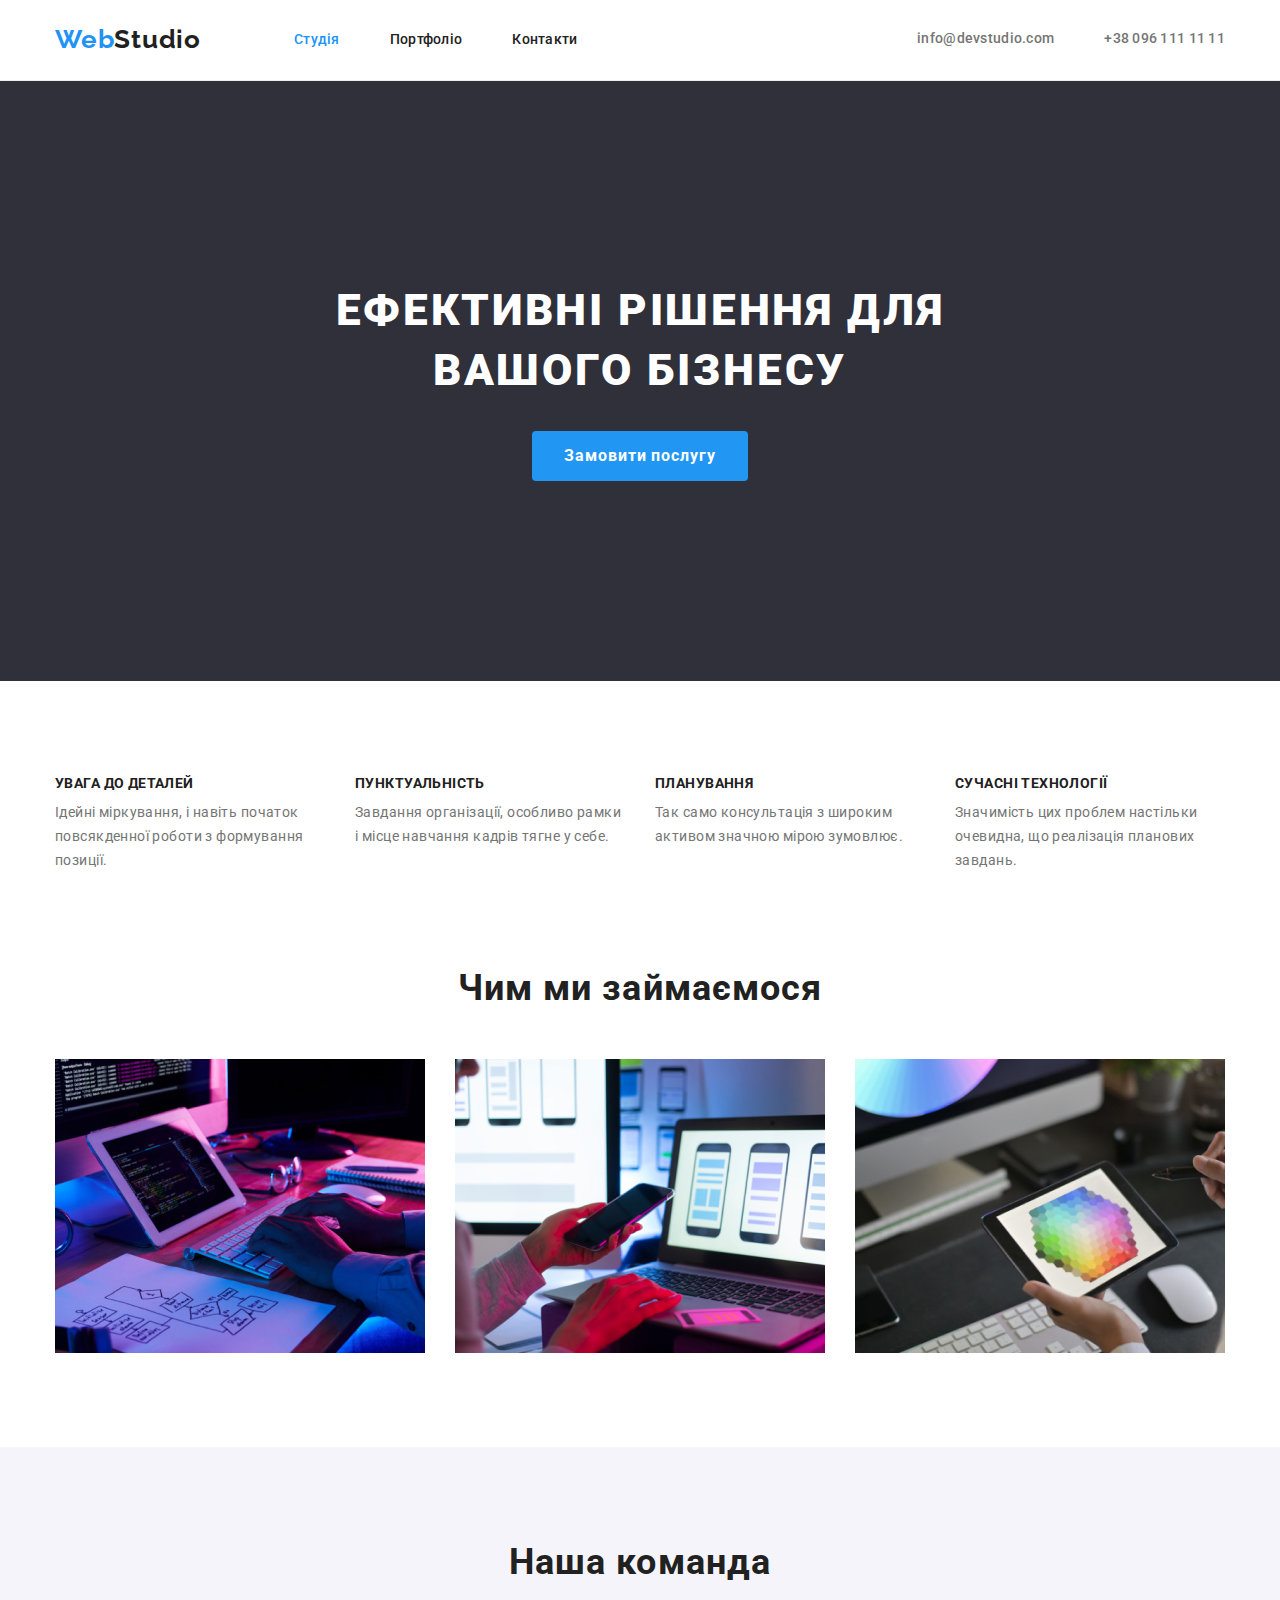
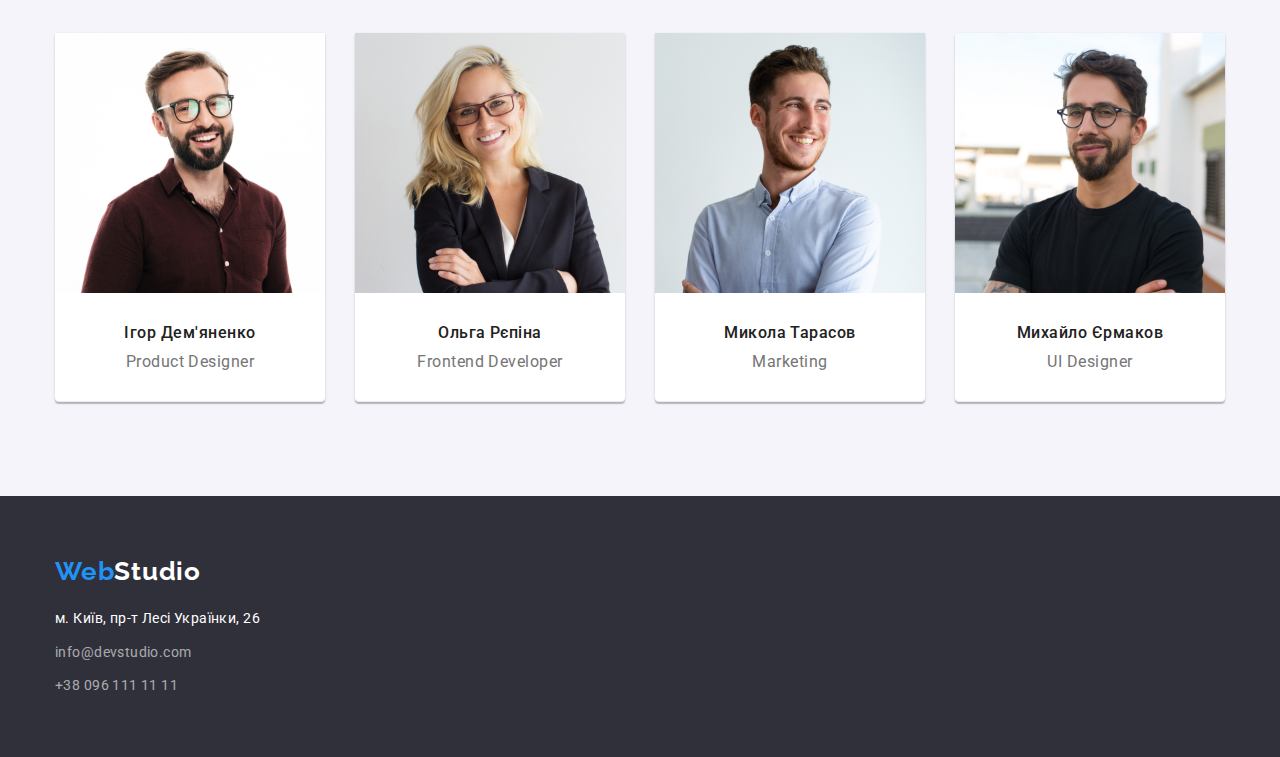
==== index.html @ 829d461a "Initial commit" ====
<!DOCTYPE html>
<html lang="uk">
  <head>
    <meta charset="UTF-8" />
    <meta http-equiv="X-UA-Compatible" content="IE=edge" />
    <meta name="viewport" content="width=device-width, initial-scale=1.0" />
    <title>WebStudio</title>
    <link href="https://fonts.googleapis.com/css2?family=Raleway:wght@700&family=Roboto:wght@400;500;700;900&display=swap" rel="stylesheet">
    <link rel="stylesheet" href="https://cdn.jsdelivr.net/npm/modern-normalize@1.1.0/modern-normalize.min.css">
    <link rel="stylesheet" href="./css/styles.css">
  </head>
  <body>
    <header class="header">
      <div class="header-container container">
      <nav class="nav-header">
        <a href="logo" class="logo">Web<span class="logo-dark">Studio</span></a>
        <ul class="nav-list list">
          <li class="header-item"><a href="index.html" class="nav-link current link">Студія</a></li>
          <li class="header-item"><a href="./portfolio.html" class="nav-link link">Портфоліо</a></li>
          <li class="header-item"><a href="#Контакти" class="nav-link link">Контакти</a></li>
        </ul>
      </nav>
      <ul class="address-list list">
        <li class="address-item">
          <a href="mailto:info@devstudio.com" class="address-link link">info@devstudio.com</a>
        </li>
        <li class="address-item"><a href="tel:+380961111111" class="address-link link">+38 096 111 11 11</a></li>
      </ul>
    </div>
    </header>
    <main>
      <section class="baner-header section">
        <div class="baner-container container">
        <h1 class="baner-text">Ефективні рішення для вашого бізнесу</h1>
        <button type="button" class="baner-button">Замовити послугу</button>
      </div>
      </section>
      <section class="features section">
        <div class="container">
        <h2 hidden>Чим ми особливі</h2>
        <ul class="features-list list">
          <li class="features-item">
            <h3 class="features-title">УВАГА ДО ДЕТАЛЕЙ</h3>
            <p class="features-text">
              Ідейні міркування, і навіть початок повсякденної роботи з
              формування позиції.
            </p>
          </li>
          <li class="features-item">
            <h3 class="features-title">ПУНКТУАЛЬНІСТЬ</h3>
            <p class="features-text">
              Завдання організації, особливо рамки і місце навчання кадрів тягне
              у себе.
            </p>
          </li>
          <li class="features-item">
            <h3 class="features-title">ПЛАНУВАННЯ</h3>
            <p class="features-text">
              Так само консультація з широким активом значною мірою зумовлює.
            </p>
          </li>
          <li class="features-item">
            <h3 class="features-title">СУЧАСНІ ТЕХНОЛОГІЇ</h3>
            <p class="features-text">
              Значимість цих проблем настільки очевидна, що реалізація планових
              завдань.
            </p>
          </li>
        </ul>
      </div>
      </section>
      <section class="examples section ">
        <div class="examples-container container">
        <h2 class="examples-title">Чим ми займаємося</h2>
        <ul class="examples-list list">
          <li class="examples-item">
            <img
              src="./images/computer.jpg"
              alt="зображення рук на клавіатурі"
              width="370"
            />
          </li>
          <li class="examples-item">
            <img
              src="./images/phone.jpg"
              alt="зображення телефоу в руках"
              width="370"
            />
          </li>
          <li class="examples-item">
            <img
              src="./images/tablet.jpg"
              alt=" зображення планшету в руках"
              width="370"
            />
          </li>
        </ul>
      </div>
      </section>
      <section class="team section">
        <div class="team-container container">
        <h2 class="team-title">Наша команда</h2>
        <ul class="team-list list">
          <li class="team-item">
            <img
              src="./images/team-product.jpg"
              alt="усміхненний чоловік в сорчці коричневого кольору"
              width="270"
            />
            <div class="team-wrapper">
            <h3 class="team-members">Ігор Дем'яненко</h3>
            <p lang="en" class="team-text">Product Designer</p>
          </div>
          </li>
          <li class="team-item">
            <img
              src="./images/team-frontend.jpg"
              alt="усміхненна блондинка у діловому костюмі"
              width="270"
            />
            <div class="team-wrapper">
            <h3 class="team-members">Ольга Рєпіна</h3>
            <p lang="en" class="team-text">Frontend Developer</p>
          </div>
          </li>
          <li class="team-item">
            <img
              src="./images/team-marketing.jpg"
              alt="усміхненний молодий чоловік у світлій сорочці"
              width="270"
            />
            <div class="team-wrapper">
            <h3 class="team-members">Микола Тарасов</h3>
            <p lang="en" class="team-text">Marketing</p>
          </div>
          </li class="team-item">
          <li class="team-item">
            <img
              src="./images/team_ui-designer.jpg"
              alt="молодий чоловік у футболці чорного кольору підморкує"
              width="270"
            />
            <div class="team-wrapper">
            <h3 class="team-members">Михайло Єрмаков</h3>
            <p lang="en" class="team-text">UI Designer</p>
          </div>
          </li>
        </ul>
      </div>
      </section>
    </main>
    <footer class="footer">
      <div class="container">
      <a href="logo" class="logo link">Web<span class="logo-light">Studio</span></a>
      <address class="address">
        <ul class="address-list-footer list">
          <li class="address-list-item"><p class="address-text">м. Київ, пр-т Лесі Українки, 26</p></li>
          <li class="address-list-item">
            <a href="mailto:info@devstudio.com" class="contacts-link link">info@devstudio.com</a>
          </li>
          <li class="address-list-item"><a href="tel:+380961111111" class="contacts-link link">+38 096 111 11 11</a></li>
        </ul>
      </address>
    </div>
    </footer>
  </body>
</html>
---- css/styles.css ----
:root {
    --color-background: #fff;
    --color-primary: #2193f6;
    --color-section: #f5f4fa;
    --color-text: #212121;
    --color-button: #2196F3;
}
body {
    font-family: 'Roboto',sans-serif;
    color:var(--color-text);
}
/* reset start*/
h1,h2,h3,h4,h5,h6,p {
    margin: 0;
}
.link {
    text-decoration: none;
}
.list {
    list-style: none;
    margin: 0;
    padding: 0;
}
/* reset and*/
.section {
    padding: 94px 0;
}
.container {
    width: 1200px;
    padding: 0 15px;
    margin: 0 auto;
}
.logo {
    color:var(--color-primary);
    font-family: 'Raleway', sans-serif;
    font-weight: 700;
    font-size: 26px;
    line-height: 1.20;
    letter-spacing: 0.03em;
    text-decoration: none;
}
.logo-light {
    color: var(--color-background);
}
.logo-dark {
    color: var(--color-text);
}
.header-container {
    display: flex;
}
.header {
    border-bottom: 1px solid #ececec;
}
.nav-header {
    display: flex;
    align-items: center;
}
.nav-list {
    display: flex;
    margin-left: 93px;
}
.nav-link {
    display: block;
    color:var(--color-text);
    font-weight: 500;
    font-size: 14px;
    line-height: 1.14;
    letter-spacing: 0.02em; 
    padding: 32px 0;
}
.header-item:not(:last-child) {
    margin-right: 50px;
    align-items: center;
}
.nav-link.current {
    color: var(--color-primary);
}
.nav-link:hover,
.nav-link:focus {
    color:var(--color-primary);
}
.address-list {
    display: flex;
    margin-left: auto;
}
.address-item:not(:last-child) {
    margin-right: 50px;
    align-items: center;
}
.address-link {
    display: block;
    color: #757575;
    font-weight: 500;
    font-size: 14px;
    line-height: 0.9;
    letter-spacing: 0.02em;
    padding: 32px 0;
}
.address-link:hover,
.address-link:focus {
    color:var(--color-primary); 
}
.baner-header {
    background-color: #2f303a;
    color: var(--color-background);
    padding: 200px 0;
}
.baner-text {
    color:var(--color-background);
    font-weight: 900;
    font-size: 44px;
    line-height: 1.36;
    text-align: center;
    letter-spacing: 0.06em;
    text-transform: uppercase;
    width: 696px;
    margin: 0 auto;
    margin-bottom: 30px;
}   
.baner-button {
    display: block;
    margin: 0 auto;
    width: 216px;
    min-height: 50px;
    color: #fff;
    background-color: var(--color-button);
    font-family: inherit;
    border-radius: 4px;
    border: none;
    font-weight: 700;
    font-size: 16px;
    line-height: 1.88;
    letter-spacing: 0.06em;
    cursor: pointer;
}
.fetures-container {
    display: flex;
}
.features-list {
    display: flex;
}
.features-item {
    width: 270px;
    margin-right: 30px;
}
.features-item:last-child {
    margin-right: 0;
}
.features-title {
    font-weight: 700;
    font-size: 14px;
    line-height: 1.15;
    letter-spacing: 0.03em;
    text-transform: uppercase;
    margin-bottom: 10px;
}
.features-text {
    font-weight: 400;
    font-size: 14px;
    color: #757575;
    line-height: 1.71;
    letter-spacing: 0.03em;
}
.examples {
    padding-top: 0;
}
.examples-container {
    display: flexbox;
}
.examples-title {
    text-align: center;
    font-size: 36px;
    line-height: 1.17;
    letter-spacing: 0.03em;
    margin-bottom: 50px;
}
.examples-item {
    width: 370px;
    margin-right: 30px;
    margin-left: 0;
}
.examples-item:last-child {
    margin-right: 0;
}
.examples-list {
    display: flex;
}
.container-team {
    display: flex;
}
.team {
    background-color:var(--color-section);
}
.team-title {
    display: flex;
    justify-content: center;
    font-size: 36px;
    line-height: 1.17;
    letter-spacing: 0.03em;
    margin-bottom: 50px;
}
.team-list {
    display: flex;
    flex-wrap: wrap;
    margin-right: -30px;
    margin-bottom: -30px;
}
.team-item {
    margin-right: 30px;
    margin-bottom: 30px;
    background-color: var(--color-background);
    border-bottom: 1px solid #ececec;
    box-shadow: 0px 1px 3px rgba(0, 0, 0, 0.12), 0px 1px 1px rgba(0, 0, 0, 0.014), 0px 2px 1px rgba(0, 0, 0, 0.2);
    border-radius: 0px 0px 4px 4px;
}
img {
    display: block;
}
.team-members {
    margin-bottom: 10px;
    font-weight: 500;
    font-size: 16px;
    line-height: 1.19;
    text-align: center;
    letter-spacing: 0.03em;
}
.team-text { 
    font-size: 16px;
    line-height: 1.19;
    color: #757575;
    text-align: center;
    letter-spacing: 0.03em;
}
.team-wrapper {
    padding: 30px 0;
}
.footer {
    background-color: #2f303a;
    padding: 60px 0;
    
}
.address {
    font-style: normal;
    margin-top: 20px;

}
.address-list-item:not(:last-child) {
    margin-bottom: 9px;
}
.address-text {
    font-size: 14px;
    line-height: 1.71;
    letter-spacing: 0.03em;
    color: #fff;
}
.contacts-link {
    font-size: 14px;
    line-height: 1.72;
    letter-spacing: 0.03em;
    color:rgba(255, 255, 255, 0.6);
}
.contacts-link:hover, 
.contacts-link:focus {
    color:var(--color-primary);
}
.filters-list {
    display: flex; 
    justify-content: center;
    margin-bottom: 50px;
    gap: 8px;
} 
.filters-button {
    padding: 6px 22px;
    font-weight: 500;
    font-size: 16px; 
    line-height: 1.63;
    text-align: center;
    letter-spacing: 0.03em; 
    background: #f5f4fa;
    border-radius: 4px;
    border: none;
    cursor: pointer;
}
.filters-item {
}
.filters-item:last-child {
    margin-right: 0;
}
.filters-button:hover,
.filters-button:focus {
    color: #FFFFFF;
    background-color: #2196F3;
    box-shadow: 0px 3px 1px rgba(0, 0, 0, 0.1), 0px 1px 2px rgba(0, 0, 0, 0.08), 0px 2px 2px rgba(0, 0, 0, 0.12);
    border-radius: 4px;
}
.project-list {
    display: flex;
    flex-wrap: wrap;
    margin-right: -30px;
    margin-bottom: -30px;
}
.project-wrapper {
    border: 1px solid #eeeeee;
    border-top: none;
    padding: 20px 24px;
}
img {
    display: block;
}
.project-item {
    margin-right: 30px;
    margin-bottom: 30px;
    width: 370px;
}
.project-item:ntn-child(3n) {
    margin-right: 0;
}
.project-item:ntn-last-child(-n+3) {
    margin-bottom: 0;
}
.project-title {
    color:var(--color-text);
    font-size: 18px;
    line-height: 2.0;
    letter-spacing: 0.06em;
    margin-bottom: 4px;

}
.project-text {
    color: #757575;
    font-weight: 400;
    font-size: 16px ;
    line-height: 1.9;
    letter-spacing: 0.03em;
}
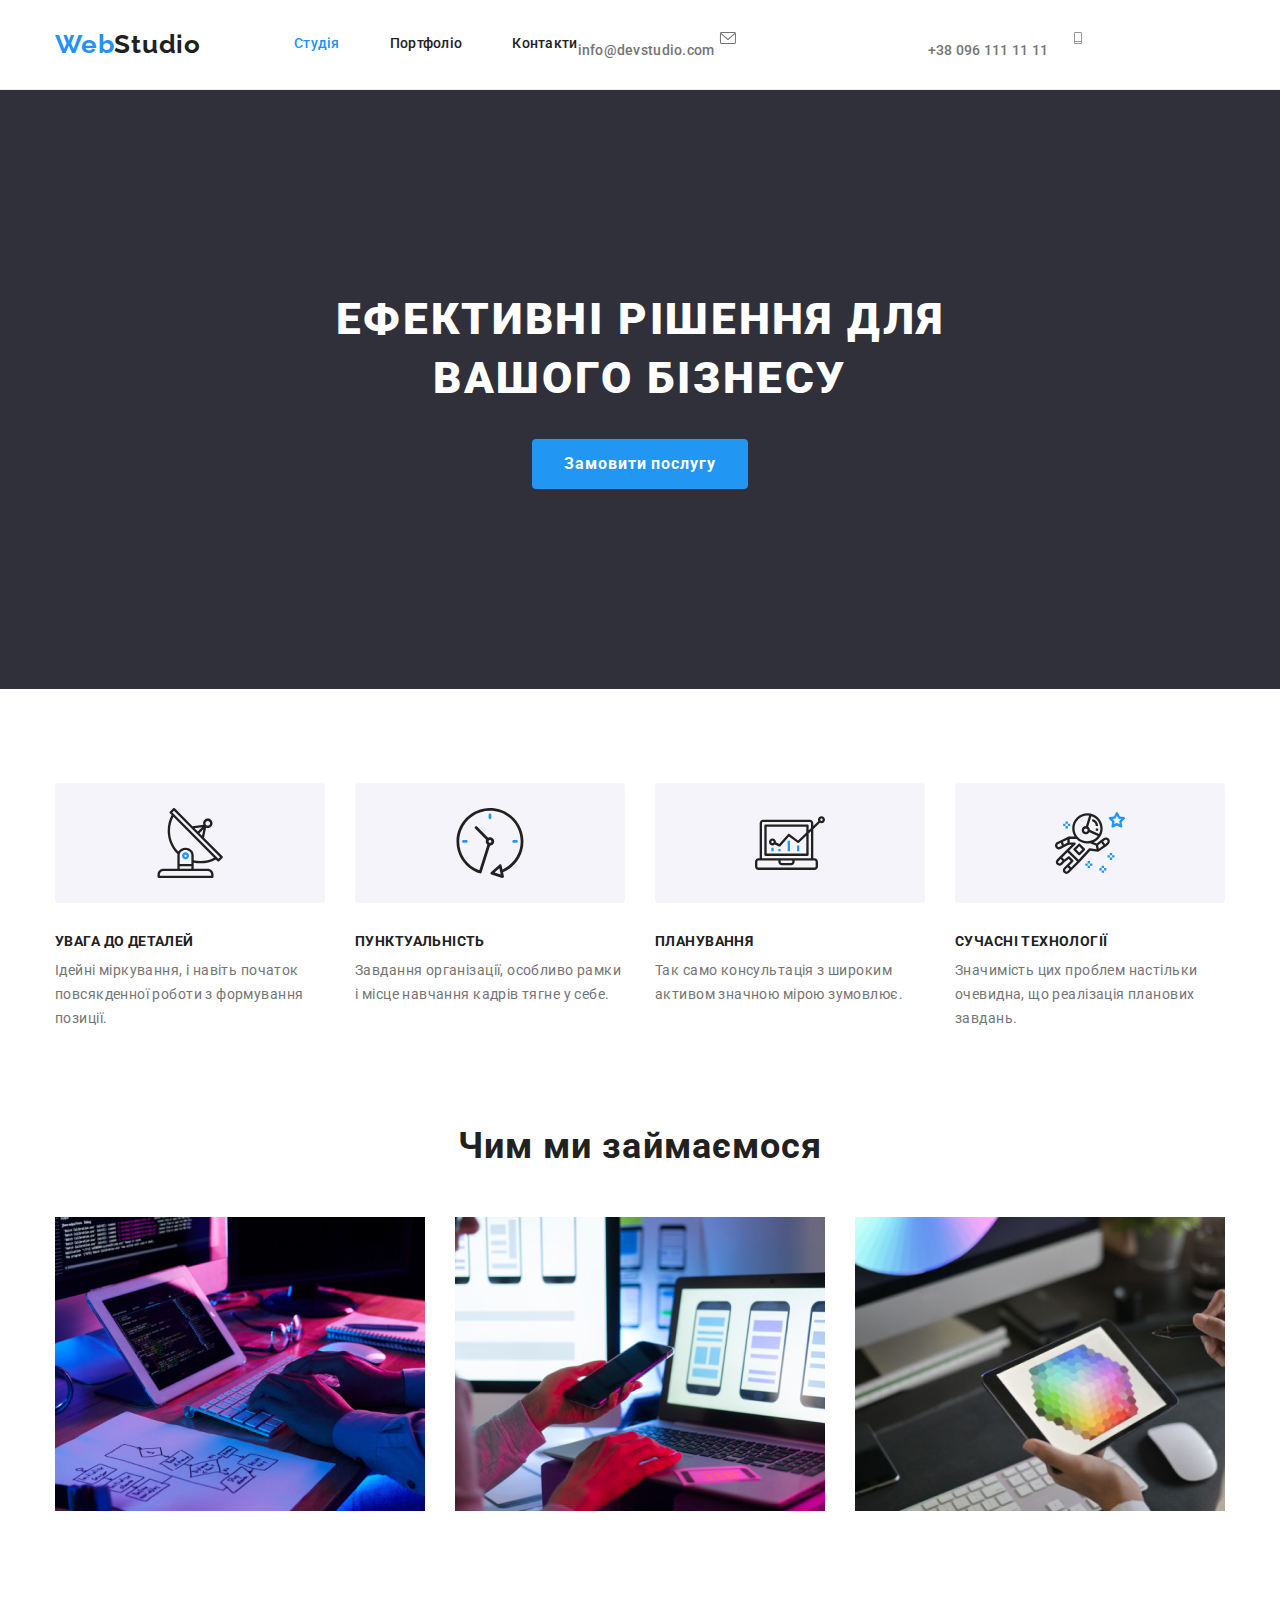
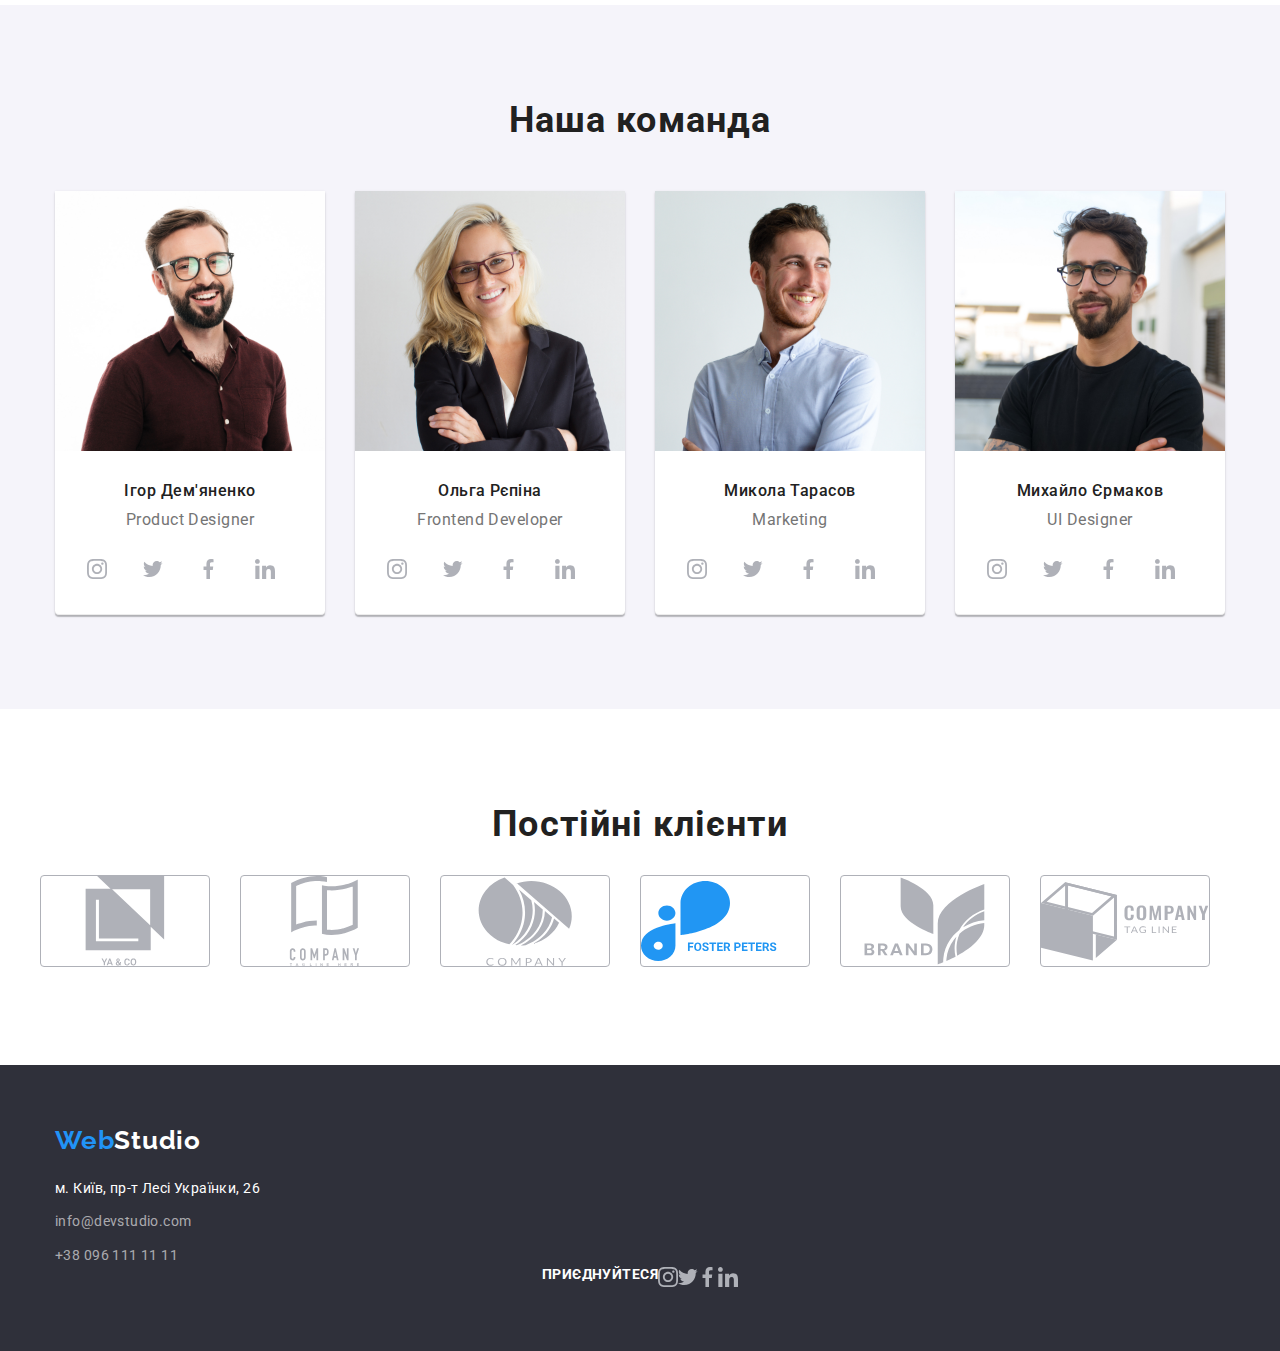
==== commit 87c5ace4: "added svg" ====
--- a/index.html
+++ b/index.html
@@ -22,9 +22,10 @@
       </nav>
       <ul class="address-list list">
         <li class="address-item">
-          <a href="mailto:info@devstudio.com" class="address-link link">info@devstudio.com</a>
+          <a href="mailto:info@devstudio.com" class="address-link link"><svg class="address-icon" widht="16" height="12"><use href="./images/symbol-defs.svg#icon-mail"></use></svg>info@devstudio.com</a>
         </li>
-        <li class="address-item"><a href="tel:+380961111111" class="address-link link">+38 096 111 11 11</a></li>
+        <li class="address-item">
+          <a href="tel:+380961111111" class="address-link link"><svg class="address-icon" widht="16" height="12"><use href="./images/symbol-defs.svg#icon-phone"></use></svg>+38 096 111 11 11</a></li>
       </ul>
     </div>
     </header>
@@ -40,6 +41,7 @@
         <h2 hidden>Чим ми особливі</h2>
         <ul class="features-list list">
           <li class="features-item">
+        <svg class="features-icon" widht="65.32" height="70"><use href="./images/symbol-defs.svg#icon-group"></use></svg>
             <h3 class="features-title">УВАГА ДО ДЕТАЛЕЙ</h3>
             <p class="features-text">
               Ідейні міркування, і навіть початок повсякденної роботи з
@@ -47,6 +49,7 @@
             </p>
           </li>
           <li class="features-item">
+            <svg class="features-icon" widht="65.32" height="70"><use href="./images/symbol-defs.svg#icon-clock"></use></svg>
             <h3 class="features-title">ПУНКТУАЛЬНІСТЬ</h3>
             <p class="features-text">
               Завдання організації, особливо рамки і місце навчання кадрів тягне
@@ -54,12 +57,14 @@
             </p>
           </li>
           <li class="features-item">
+            <svg class="features-icon" widht="65.32" height="70"><use href="./images/symbol-defs.svg#icon-diagram"></use></svg>
             <h3 class="features-title">ПЛАНУВАННЯ</h3>
             <p class="features-text">
               Так само консультація з широким активом значною мірою зумовлює.
             </p>
           </li>
           <li class="features-item">
+            <svg class="features-icon" widht="65.32" height="70"><use href="./images/symbol-defs.svg#icon-astronaut"></use></svg>
             <h3 class="features-title">СУЧАСНІ ТЕХНОЛОГІЇ</h3>
             <p class="features-text">
               Значимість цих проблем настільки очевидна, що реалізація планових
@@ -110,6 +115,10 @@
             <div class="team-wrapper">
             <h3 class="team-members">Ігор Дем'яненко</h3>
             <p lang="en" class="team-text">Product Designer</p>
+            <svg class="team-icon" width="20" height="20"><use href="./images/symbol-defs.svg#icon-instagram"></use></svg>
+            <svg class="team-icon" width="20" height="20"><use href="./images/symbol-defs.svg#icon-twetter"></use></svg>
+            <svg class="team-icon" width="20" height="20"><use href="./images/symbol-defs.svg#icon-facebook"></use></svg>
+            <svg class="team-icon" width="20" height="20"><use href="./images/symbol-defs.svg#icon-linkedin"></use></svg>
           </div>
           </li>
           <li class="team-item">
@@ -121,6 +130,10 @@
             <div class="team-wrapper">
             <h3 class="team-members">Ольга Рєпіна</h3>
             <p lang="en" class="team-text">Frontend Developer</p>
+            <svg class="team-icon" width="20" height="20"><use href="./images/symbol-defs.svg#icon-instagram"></use></svg>
+            <svg class="team-icon" width="20" height="20"><use href="./images/symbol-defs.svg#icon-twetter"></use></svg>
+            <svg class="team-icon" width="20" height="20"><use href="./images/symbol-defs.svg#icon-facebook"></use></svg>
+            <svg class="team-icon" width="20" height="20"><use href="./images/symbol-defs.svg#icon-linkedin"></use></svg>
           </div>
           </li>
           <li class="team-item">
@@ -132,6 +145,10 @@
             <div class="team-wrapper">
             <h3 class="team-members">Микола Тарасов</h3>
             <p lang="en" class="team-text">Marketing</p>
+            <svg class="team-icon" width="20" height="20"><use href="./images/symbol-defs.svg#icon-instagram"></use></svg>
+            <svg class="team-icon" width="20" height="20"><use href="./images/symbol-defs.svg#icon-twetter"></use></svg>
+            <svg class="team-icon" width="20" height="20"><use href="./images/symbol-defs.svg#icon-facebook"></use></svg>
+            <svg class="team-icon" width="20" height="20"><use href="./images/symbol-defs.svg#icon-linkedin"></use></svg>
           </div>
           </li class="team-item">
           <li class="team-item">
@@ -143,9 +160,26 @@
             <div class="team-wrapper">
             <h3 class="team-members">Михайло Єрмаков</h3>
             <p lang="en" class="team-text">UI Designer</p>
-          </div>
-          </li>
-        </ul>
+            <svg class="team-icon" width="20" height="20"><use href="./images/symbol-defs.svg#icon-instagram"></use></svg>
+            <svg class="team-icon" width="20" height="20"><use href="./images/symbol-defs.svg#icon-twetter"></use></svg>
+            <svg class="team-icon" width="20" height="20"><use href="./images/symbol-defs.svg#icon-facebook"></use></svg>
+            <svg class="team-icon" width="20" height="20"><use href="./images/symbol-defs.svg#icon-linkedin"></use></svg>
+          </div>
+          </li>
+        </ul>
+      </div>
+      </section>
+      <section>
+        <div class="customers">
+        <h2 class="customers-title">Постійні клієнти</h2>
+        <ul class="customers-list list">
+        <li class="customer-item"><svg class="customers-icon" width="170" height="92"><use href="./images/symbol-defs.svg#icon-ya-co"></use></svg></li>
+        <li class="customer-item"><svg class="customers-icon" width="170" height="92"><use href="./images/symbol-defs.svg#icon-company-tagline"></use></svg></li>
+        <li class="customer-item"><svg class="customers-icon" width="170" height="92"><use href="./images/symbol-defs.svg#icon-company"></use></svg></li>
+        <li class="customer-item"><svg class="customers-icon" width="170" height="92"><use href="./images/symbol-defs.svg#icon-foster-peters"></use></svg></li>
+        <li class="customer-item"><svg class="customers-icon" width="170" height="92"><use href="./images/symbol-defs.svg#icon-brand"></use></svg></li>
+        <li class="customer-item"><svg class="customers-icon" width="170" height="92"><use href="./images/symbol-defs.svg#icon-tag-line"></use></svg></li>
+      </ul>
       </div>
       </section>
     </main>
@@ -160,6 +194,15 @@
           </li>
           <li class="address-list-item"><a href="tel:+380961111111" class="contacts-link link">+38 096 111 11 11</a></li>
         </ul>
+        <div class="footer-link">
+        <h4 class="footer-text">Приєднуйтеся</h4>
+        <ul class="footer-icon-list list">
+          <li><svg class="footer-icon" width="20" height="20"><use href="./images/symbol-defs.svg#icon-instagram"></use></svg>
+          <li><svg class="footer-icon" width="20" height="20"><use href="./images/symbol-defs.svg#icon-twetter"></use></svg></li>
+          <li><svg class="footer-icon" width="20" height="20"><use href="./images/symbol-defs.svg#icon-facebook"></use></svg></li>
+          <li><svg class="footer-icon" width="20" height="20"><use href="./images/symbol-defs.svg#icon-linkedin"></use></svg></li></li>
+        </ul>
+      </div>
       </address>
     </div>
     </footer>
--- a/css/styles.css
+++ b/css/styles.css
@@ -100,11 +100,82 @@
 .address-link:focus {
     color:var(--color-primary); 
 }
+.address-icon {
+    display: flex;
+    fill: #757575;
+}
+.features-icon {
+    display: flex;
+    width: 270px;
+    height: 120px;
+    padding-top: 25px;
+    padding-bottom: 25px;
+    margin-bottom: 30px;
+    margin-right: 30px;
+    background-color: var(--color-section); 
+    border-radius: 4px;
+}
+.team-icon {
+    display: inline;
+    margin-top: 30px;
+    margin-left: 32px;
+    background-color: #FFFFFF;
+    fill: #afb1b8;
+}
+.team-icon:hover {
+    fill:var(--color-button);
+}
+
+.customers {
+    padding-top: 0;
+}
+.customers-title {
+    padding-top: 0;
+    text-align: center;
+    margin-top: 94px;
+    font-family: 'Roboto';
+    font-weight: 700;
+    font-size: 36px;
+    letter-spacing: 0.03em;
+    line-height: 1.17;
+}
+.customers-icon {
+    display: ;
+    margin-top: 30px;
+    margin-right: 30px;
+    margin-bottom: 94px;
+    border: 1px solid #afb1b8;
+    border-radius: 4px;
+}
+.customers-list {
+    display: flex;
+    justify-content: center;
+}
+.footer-link {
+    display: flex;
+    justify-content: center;
+    margin: 0;
+}
+.footer-text {
+    color: #FFFFFF;
+    text-align: center;
+    font-family: 'Roboto';
+    font-weight: 700;
+    font-size: 14px;
+    letter-spacing: 0.03em;
+    line-height: 1.12;
+    text-transform: uppercase;
+}
+.footer-icon-list {
+display: flex;
+
+}
 .baner-header {
     background-color: #2f303a;
     color: var(--color-background);
     padding: 200px 0;
 }
+
 .baner-text {
     color:var(--color-background);
     font-weight: 900;
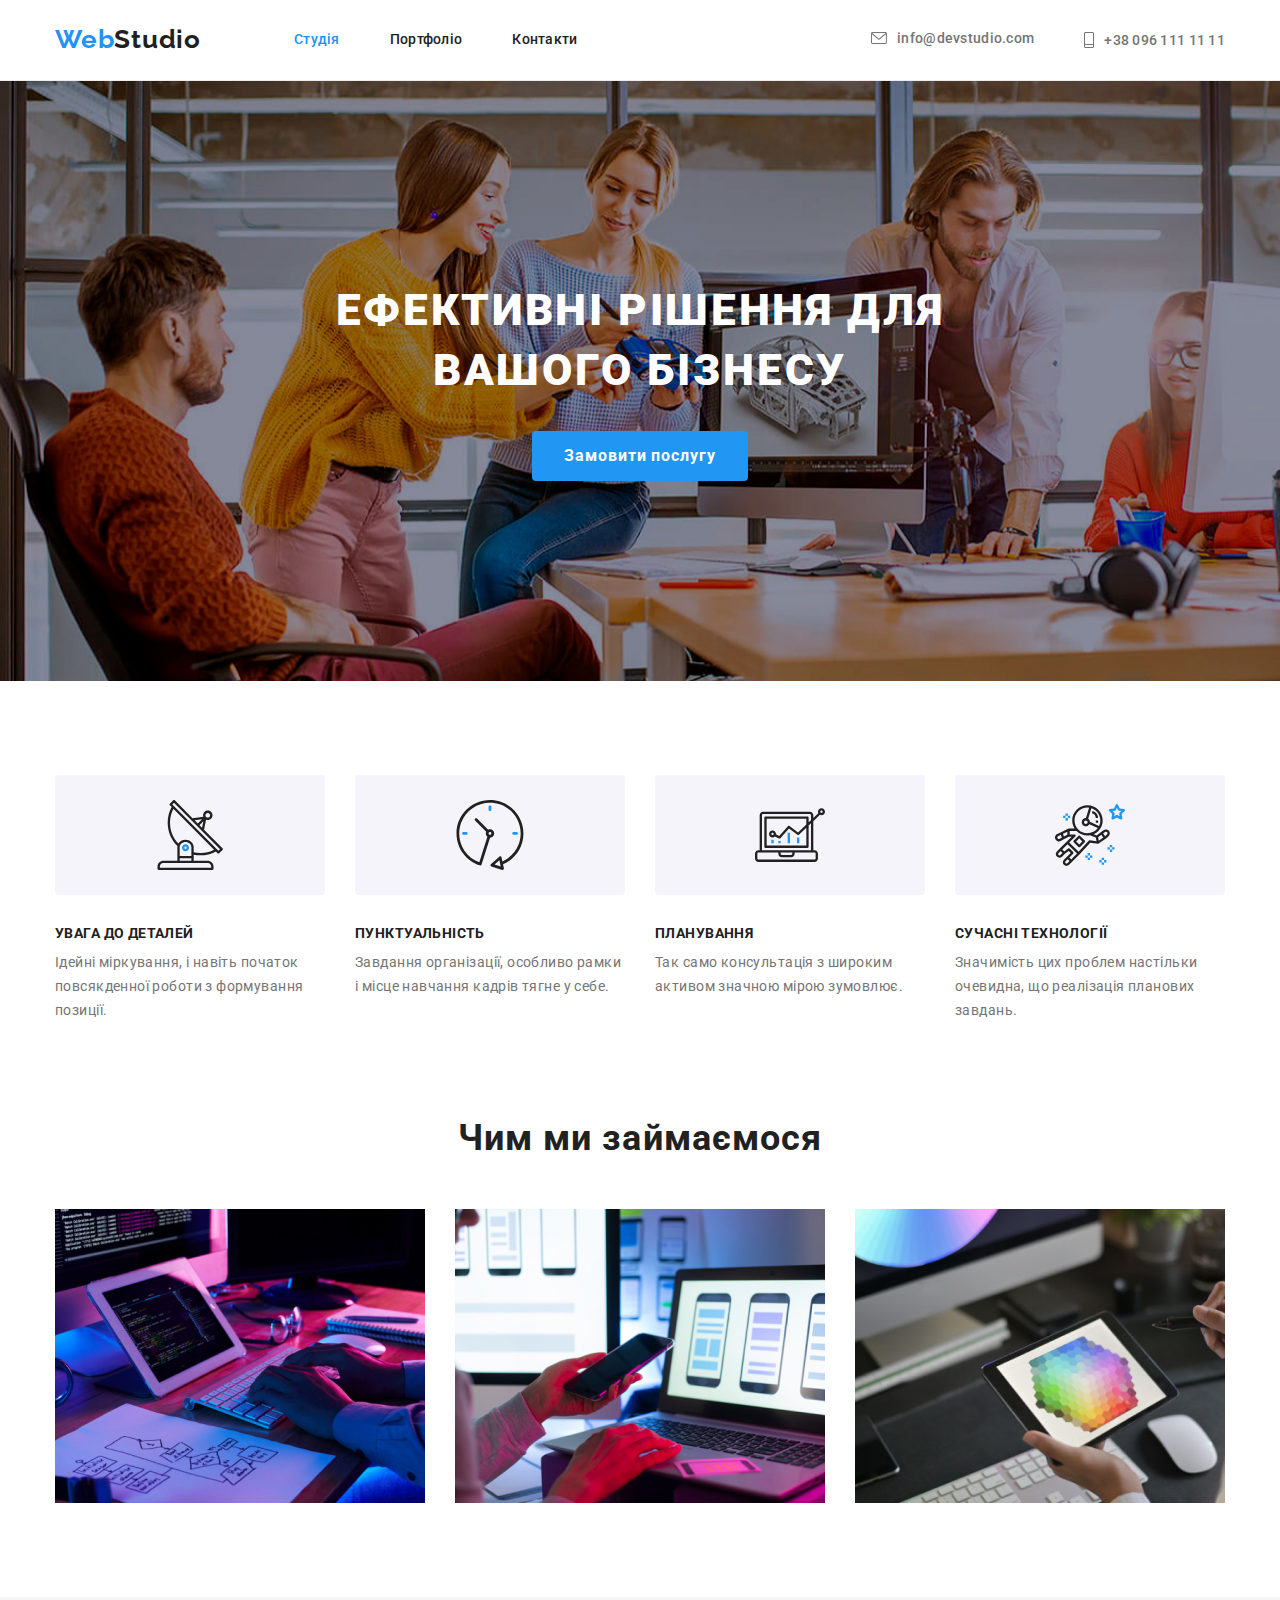
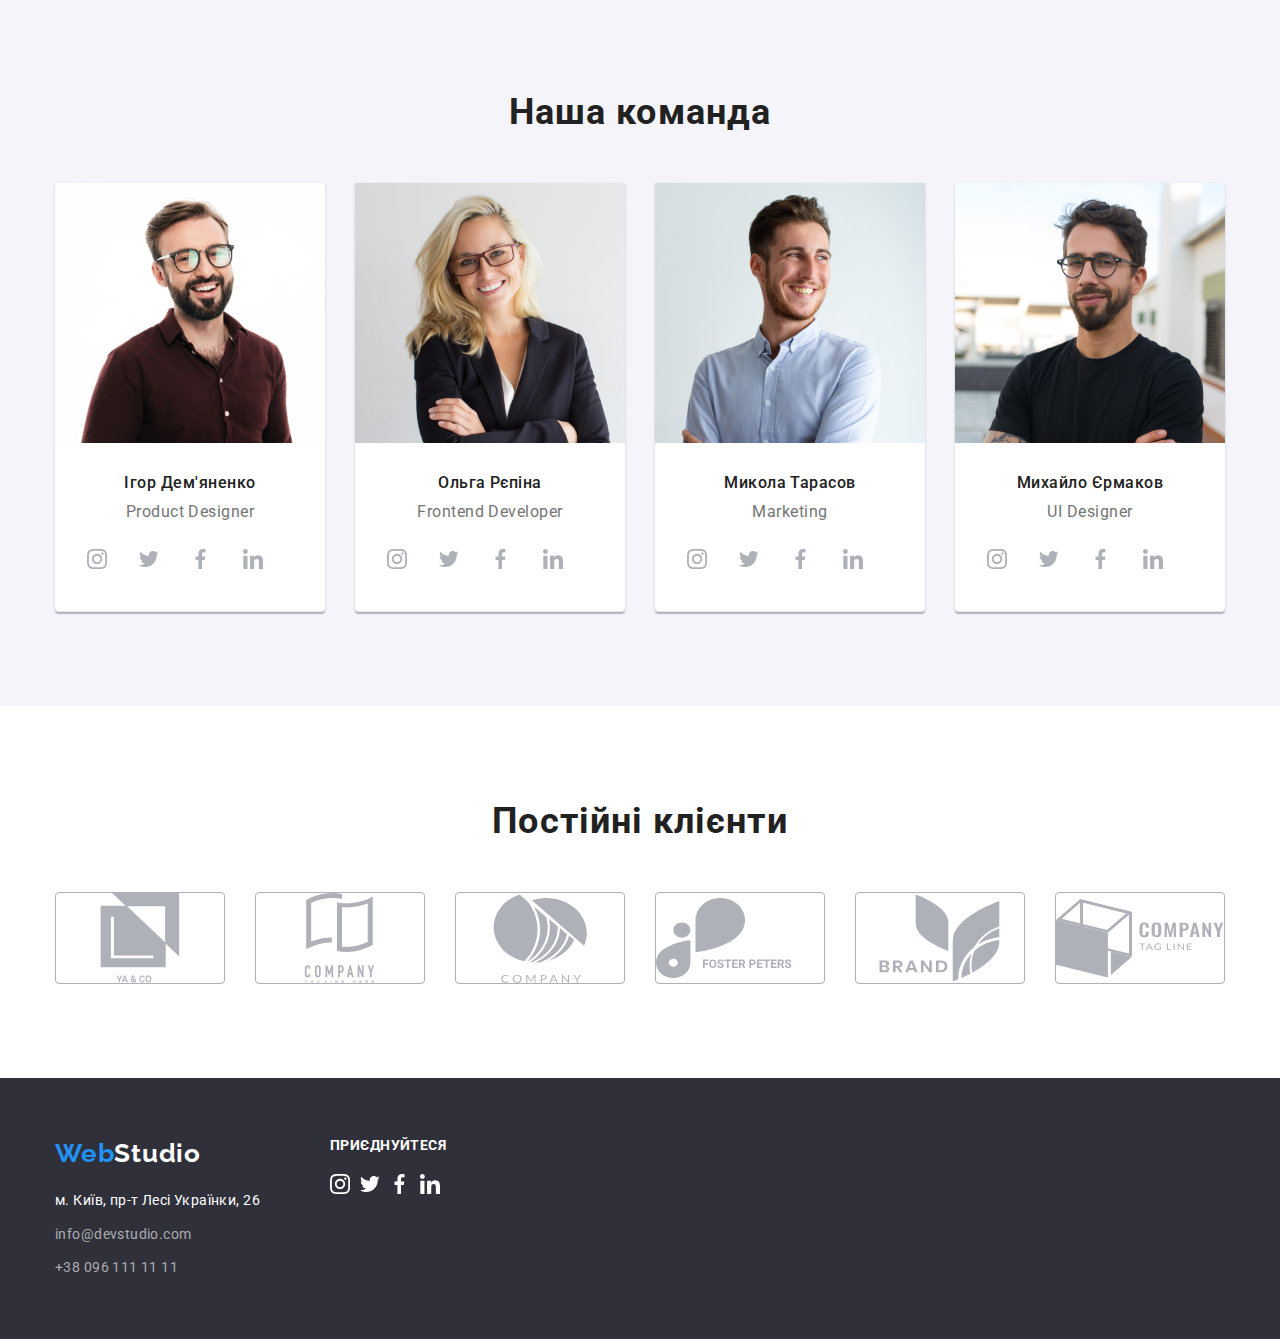
==== commit ee59496a: "added background and correct size for svg" ====
--- a/index.html
+++ b/index.html
@@ -22,10 +22,10 @@
       </nav>
       <ul class="address-list list">
         <li class="address-item">
-          <a href="mailto:info@devstudio.com" class="address-link link"><svg class="address-icon" widht="16" height="12"><use href="./images/symbol-defs.svg#icon-mail"></use></svg>info@devstudio.com</a>
+          <a href="mailto:info@devstudio.com" class="address-link link"><svg class="address-icon" width="16" height="12"><use href="./images/icons.svg#icon-mail"></use></svg>info@devstudio.com</a>
         </li>
         <li class="address-item">
-          <a href="tel:+380961111111" class="address-link link"><svg class="address-icon" widht="16" height="12"><use href="./images/symbol-defs.svg#icon-phone"></use></svg>+38 096 111 11 11</a></li>
+          <a href="tel:+380961111111" class="address-link link"><svg class="address-icon" width="10" height="16"><use href="./images/icons.svg#icon-phone"></use></svg>+38 096 111 11 11</a></li>
       </ul>
     </div>
     </header>
@@ -41,7 +41,9 @@
         <h2 hidden>Чим ми особливі</h2>
         <ul class="features-list list">
           <li class="features-item">
-        <svg class="features-icon" widht="65.32" height="70"><use href="./images/symbol-defs.svg#icon-group"></use></svg>
+            <div class="features-wrapper">
+        <svg class="features-icon" width="70" height="70"><use href="./images/icons.svg#icon-group"></use></svg>
+      </div>
             <h3 class="features-title">УВАГА ДО ДЕТАЛЕЙ</h3>
             <p class="features-text">
               Ідейні міркування, і навіть початок повсякденної роботи з
@@ -49,7 +51,9 @@
             </p>
           </li>
           <li class="features-item">
-            <svg class="features-icon" widht="65.32" height="70"><use href="./images/symbol-defs.svg#icon-clock"></use></svg>
+            <div class="features-wrapper">
+            <svg class="features-icon" width="70" height="70"><use href="./images/icons.svg#icon-clock"></use></svg>
+          </div>
             <h3 class="features-title">ПУНКТУАЛЬНІСТЬ</h3>
             <p class="features-text">
               Завдання організації, особливо рамки і місце навчання кадрів тягне
@@ -57,14 +61,18 @@
             </p>
           </li>
           <li class="features-item">
-            <svg class="features-icon" widht="65.32" height="70"><use href="./images/symbol-defs.svg#icon-diagram"></use></svg>
+            <div class="features-wrapper">
+            <svg class="features-icon" width="70" height="70"><use href="./images/icons.svg#icon-diagram"></use></svg>
+          </div>
             <h3 class="features-title">ПЛАНУВАННЯ</h3>
             <p class="features-text">
               Так само консультація з широким активом значною мірою зумовлює.
             </p>
           </li>
           <li class="features-item">
-            <svg class="features-icon" widht="65.32" height="70"><use href="./images/symbol-defs.svg#icon-astronaut"></use></svg>
+            <div class="features-wrapper">
+            <svg class="features-icon" width="70" height="70"><use href="./images/icons.svg#icon-astronaut"></use></svg>
+            </div>
             <h3 class="features-title">СУЧАСНІ ТЕХНОЛОГІЇ</h3>
             <p class="features-text">
               Значимість цих проблем настільки очевидна, що реалізація планових
@@ -112,13 +120,15 @@
               alt="усміхненний чоловік в сорчці коричневого кольору"
               width="270"
             />
-            <div class="team-wrapper">
+            <div>
             <h3 class="team-members">Ігор Дем'яненко</h3>
             <p lang="en" class="team-text">Product Designer</p>
-            <svg class="team-icon" width="20" height="20"><use href="./images/symbol-defs.svg#icon-instagram"></use></svg>
-            <svg class="team-icon" width="20" height="20"><use href="./images/symbol-defs.svg#icon-twetter"></use></svg>
-            <svg class="team-icon" width="20" height="20"><use href="./images/symbol-defs.svg#icon-facebook"></use></svg>
-            <svg class="team-icon" width="20" height="20"><use href="./images/symbol-defs.svg#icon-linkedin"></use></svg>
+            <ul class="team-wrapper list">
+              <li><a href="#instagram"><svg class="team-icon" width="20" height="20"><use href="./images/icons.svg#icon-instagram"></use></svg></a></li>
+              <li><a href="#twetter"><svg class="team-icon" width="20" height="20"><use href="./images/icons.svg#icon-twetter"></use></svg></a></li>
+              <li><a href="#facebook"><svg class="team-icon" width="20" height="20"><use href="./images/icons.svg#icon-facebook"></use></svg></a></li>
+              <li><a href="#linkedin"><svg class="team-icon" width="20" height="20"><use href="./images/icons.svg#icon-linkedin"></use></svg></a></li>
+            </ul> 
           </div>
           </li>
           <li class="team-item">
@@ -127,13 +137,15 @@
               alt="усміхненна блондинка у діловому костюмі"
               width="270"
             />
-            <div class="team-wrapper">
+            <div>
             <h3 class="team-members">Ольга Рєпіна</h3>
             <p lang="en" class="team-text">Frontend Developer</p>
-            <svg class="team-icon" width="20" height="20"><use href="./images/symbol-defs.svg#icon-instagram"></use></svg>
-            <svg class="team-icon" width="20" height="20"><use href="./images/symbol-defs.svg#icon-twetter"></use></svg>
-            <svg class="team-icon" width="20" height="20"><use href="./images/symbol-defs.svg#icon-facebook"></use></svg>
-            <svg class="team-icon" width="20" height="20"><use href="./images/symbol-defs.svg#icon-linkedin"></use></svg>
+            <ul class="team-wrapper list">
+              <li><a href="#instagram"><svg class="team-icon" width="20" height="20"><use href="./images/icons.svg#icon-instagram"></use></svg></a></li>
+              <li><a href="#twetter"><svg class="team-icon" width="20" height="20"><use href="./images/icons.svg#icon-twetter"></use></svg></a></li>
+              <li><a href="#facebook"><svg class="team-icon" width="20" height="20"><use href="./images/icons.svg#icon-facebook"></use></svg></a></li>
+              <li><a href="#linkedin"><svg class="team-icon" width="20" height="20"><use href="./images/icons.svg#icon-linkedin"></use></svg></a></li>
+            </ul> 
           </div>
           </li>
           <li class="team-item">
@@ -142,49 +154,54 @@
               alt="усміхненний молодий чоловік у світлій сорочці"
               width="270"
             />
-            <div class="team-wrapper">
+            <div>
             <h3 class="team-members">Микола Тарасов</h3>
             <p lang="en" class="team-text">Marketing</p>
-            <svg class="team-icon" width="20" height="20"><use href="./images/symbol-defs.svg#icon-instagram"></use></svg>
-            <svg class="team-icon" width="20" height="20"><use href="./images/symbol-defs.svg#icon-twetter"></use></svg>
-            <svg class="team-icon" width="20" height="20"><use href="./images/symbol-defs.svg#icon-facebook"></use></svg>
-            <svg class="team-icon" width="20" height="20"><use href="./images/symbol-defs.svg#icon-linkedin"></use></svg>
-          </div>
-          </li class="team-item">
+            <ul class="team-wrapper list">
+              <li><a href="#instagram"><svg class="team-icon" width="20" height="20"><use href="./images/icons.svg#icon-instagram"></use></svg></a></li>
+              <li><a href="#twetter"><svg class="team-icon" width="20" height="20"><use href="./images/icons.svg#icon-twetter"></use></svg></a></li>
+              <li><a href="#facebook"><svg class="team-icon" width="20" height="20"><use href="./images/icons.svg#icon-facebook"></use></svg></a></li>
+              <li><a href="#linkedin"><svg class="team-icon" width="20" height="20"><use href="./images/icons.svg#icon-linkedin"></use></svg></a></li>
+            </ul> 
+          </div>
+          </li>
           <li class="team-item">
             <img
               src="./images/team_ui-designer.jpg"
               alt="молодий чоловік у футболці чорного кольору підморкує"
               width="270"
             />
-            <div class="team-wrapper">
+            <div>
             <h3 class="team-members">Михайло Єрмаков</h3>
             <p lang="en" class="team-text">UI Designer</p>
-            <svg class="team-icon" width="20" height="20"><use href="./images/symbol-defs.svg#icon-instagram"></use></svg>
-            <svg class="team-icon" width="20" height="20"><use href="./images/symbol-defs.svg#icon-twetter"></use></svg>
-            <svg class="team-icon" width="20" height="20"><use href="./images/symbol-defs.svg#icon-facebook"></use></svg>
-            <svg class="team-icon" width="20" height="20"><use href="./images/symbol-defs.svg#icon-linkedin"></use></svg>
-          </div>
-          </li>
-        </ul>
-      </div>
-      </section>
-      <section>
-        <div class="customers">
+            <ul class="team-wrapper list">
+              <li><a href="#instagram"><svg class="team-icon" width="20" height="20"><use href="./images/icons.svg#icon-instagram"></use></svg></a></li>
+              <li><a href="#twetter"><svg class="team-icon" width="20" height="20"><use href="./images/icons.svg#icon-twetter"></use></svg></a></li>
+              <li><a href="#facebook"><svg class="team-icon" width="20" height="20"><use href="./images/icons.svg#icon-facebook"></use></svg></a></li>
+              <li><a href="#linkedin"><svg class="team-icon" width="20" height="20"><use href="./images/icons.svg#icon-linkedin"></use></svg></a></li>
+            </ul> 
+          </div>
+          </li>
+        </ul>
+      </div>
+      </section>
+      <section class="customers section">
+        <div class="container">
         <h2 class="customers-title">Постійні клієнти</h2>
         <ul class="customers-list list">
-        <li class="customer-item"><svg class="customers-icon" width="170" height="92"><use href="./images/symbol-defs.svg#icon-ya-co"></use></svg></li>
-        <li class="customer-item"><svg class="customers-icon" width="170" height="92"><use href="./images/symbol-defs.svg#icon-company-tagline"></use></svg></li>
-        <li class="customer-item"><svg class="customers-icon" width="170" height="92"><use href="./images/symbol-defs.svg#icon-company"></use></svg></li>
-        <li class="customer-item"><svg class="customers-icon" width="170" height="92"><use href="./images/symbol-defs.svg#icon-foster-peters"></use></svg></li>
-        <li class="customer-item"><svg class="customers-icon" width="170" height="92"><use href="./images/symbol-defs.svg#icon-brand"></use></svg></li>
-        <li class="customer-item"><svg class="customers-icon" width="170" height="92"><use href="./images/symbol-defs.svg#icon-tag-line"></use></svg></li>
+        <li><a href="#"><svg class="customers-icon" width="106" height="60"><use href="./images/icons.svg#icon-ya-co"></use></svg></a></li>
+        <li><a href="#"><svg class="customers-icon" width="106" height="60"><use href="./images/icons.svg#icon-company-tagline"></use></svg></a></li>
+        <li><a href="#"><svg class="customers-icon" width="106" height="60"><use href="./images/icons.svg#icon-company"></use></svg></a></li>
+        <li><a href="#"><svg class="customers-icon" width="106" height="60"><use href="./images/icons.svg#icon-foster-peters"></use></svg></a></li>
+        <li><a href="#"><svg class="customers-icon" width="106" height="60"><use href="./images/icons.svg#icon-brand"></use></svg></a></li>
+        <li><a href="#"><svg class="customers-icon" width="106" height="60"><use href="./images/icons.svg#icon-tag-line"></use></svg></a></li>
       </ul>
       </div>
       </section>
     </main>
     <footer class="footer">
-      <div class="container">
+      <div class="container  footer-container">
+      <div class="address-wrapper">
       <a href="logo" class="logo link">Web<span class="logo-light">Studio</span></a>
       <address class="address">
         <ul class="address-list-footer list">
@@ -194,16 +211,17 @@
           </li>
           <li class="address-list-item"><a href="tel:+380961111111" class="contacts-link link">+38 096 111 11 11</a></li>
         </ul>
+      </address>
+      </div>
         <div class="footer-link">
-        <h4 class="footer-text">Приєднуйтеся</h4>
+        <h2 class="footer-title">Приєднуйтеся</h2>
         <ul class="footer-icon-list list">
-          <li><svg class="footer-icon" width="20" height="20"><use href="./images/symbol-defs.svg#icon-instagram"></use></svg>
-          <li><svg class="footer-icon" width="20" height="20"><use href="./images/symbol-defs.svg#icon-twetter"></use></svg></li>
-          <li><svg class="footer-icon" width="20" height="20"><use href="./images/symbol-defs.svg#icon-facebook"></use></svg></li>
-          <li><svg class="footer-icon" width="20" height="20"><use href="./images/symbol-defs.svg#icon-linkedin"></use></svg></li></li>
-        </ul>
-      </div>
-      </address>
+          <li><a href="#instagram"><svg class="footer-icon" width="20" height="20"><use href="./images/icons.svg#icon-instagram"></use></svg></a></li>
+          <li><a href="#twetter"><svg class="footer-icon" width="20" height="20"><use href="./images/icons.svg#icon-twetter"></use></svg></a></li>
+          <li><a href="#facebook"><svg class="footer-icon" width="20" height="20"><use href="./images/icons.svg#icon-facebook"></use></svg></a></li>
+          <li><a href="#linkedin"><svg class="footer-icon" width="20" height="20"><use href="./images/icons.svg#icon-linkedin"></use></svg></a></li>
+        </ul>
+      </div>
     </div>
     </footer>
   </body>
--- a/css/styles.css
+++ b/css/styles.css
@@ -88,8 +88,9 @@
     align-items: center;
 }
 .address-link {
-    display: block;
+    display: flex;
     color: #757575;
+    align-items: center;
     font-weight: 500;
     font-size: 14px;
     line-height: 0.9;
@@ -101,79 +102,111 @@
     color:var(--color-primary); 
 }
 .address-icon {
-    display: flex;
-    fill: #757575;
-}
-.features-icon {
+    fill: currentColor;
+    margin-right: 10px;
+}
+.features-wrapper {
     display: flex;
     width: 270px;
     height: 120px;
-    padding-top: 25px;
-    padding-bottom: 25px;
     margin-bottom: 30px;
     margin-right: 30px;
     background-color: var(--color-section); 
     border-radius: 4px;
+    align-items: center;
+    justify-content: center;
 }
 .team-icon {
-    display: inline;
-    margin-top: 30px;
+    display: flex;
+    margin-top: 16px;
     margin-left: 32px;
-    background-color: #FFFFFF;
     fill: #afb1b8;
+    width: 20px;
+    height: 20px;
+    
 }
 .team-icon:hover {
-    fill:var(--color-button);
+        fill: #fff; 
+        background-color: #2196F3;
+        border-radius: ;
+        border-style: hidden;
+}
+.team-wrapper {
+    display: flex;
+    width: 44px;
+    height: 44px;
+    margin-bottom: 30px;
+    align-items: center;
+    
 }
 
 .customers {
-    padding-top: 0;
+    
 }
 .customers-title {
-    padding-top: 0;
-    text-align: center;
-    margin-top: 94px;
+    text-align: center;
+    font-size: 36px;
+    letter-spacing: 0.03em;
+    line-height: 1.17;
+    margin-bottom: 50px;
+}
+.customers-icon {
+    width: 170px;
+    height: 92px;
+    fill: #afb1b8;
+    border: 1px solid #afb1b8;
+    border-radius: 4px;
+    display: flex;
+    align-items: center;
+    justify-content: center;
+}
+.customers-icon:hover {
+    fill: var(--color-button);
+}
+.customers-list {
+    display: flex;
+    gap: 30px;
+}
+.footer-link {
+margin-left: 70px;
+}
+.footer-text {
+    color: #FFFFFF;
+    text-align: center;
     font-family: 'Roboto';
     font-weight: 700;
-    font-size: 36px;
-    letter-spacing: 0.03em;
-    line-height: 1.17;
-}
-.customers-icon {
-    display: ;
-    margin-top: 30px;
-    margin-right: 30px;
-    margin-bottom: 94px;
-    border: 1px solid #afb1b8;
-    border-radius: 4px;
-}
-.customers-list {
-    display: flex;
-    justify-content: center;
-}
-.footer-link {
-    display: flex;
-    justify-content: center;
-    margin: 0;
-}
-.footer-text {
-    color: #FFFFFF;
-    text-align: center;
-    font-family: 'Roboto';
-    font-weight: 700;
     font-size: 14px;
     letter-spacing: 0.03em;
     line-height: 1.12;
     text-transform: uppercase;
 }
 .footer-icon-list {
-display: flex;
-
+    display: flex;
+    gap: 10px;
+}
+.footer-icon {
+    fill: #FFFFFF;
+}
+.footer-icon:hover {
+    fill: var(--color-button);
+}
+.footer-container {
+    display: flex;
+}
+.footer-title {
+    color: #FFFFFF;
+    font-size: 14px;
+    letter-spacing: 0.03em;
+    line-height: 1.12;
+    text-transform: uppercase;
+    margin-bottom: 20px;
 }
 .baner-header {
     background-color: #2f303a;
     color: var(--color-background);
     padding: 200px 0;
+    background-image: url(../images/background.jpg);
+    background-size: 1600px;
 }
 
 .baner-text {
@@ -288,6 +321,7 @@
     display: block;
 }
 .team-members {
+    margin-top: 30px;
     margin-bottom: 10px;
     font-weight: 500;
     font-size: 16px;
@@ -403,4 +437,12 @@
     font-size: 16px ;
     line-height: 1.9;
     letter-spacing: 0.03em;
-}+}
+
+.project-card:hover,
+.project-card:focus {
+box-shadow: 0px 4px 6px rgba(0, 0, 0, 0.16),
+0px 4px 4px rgba(0, 0, 0, 0.06),
+0px 1px 1px rgba(0, 0, 0, 0.12);
+background: var(--color-background);
+}
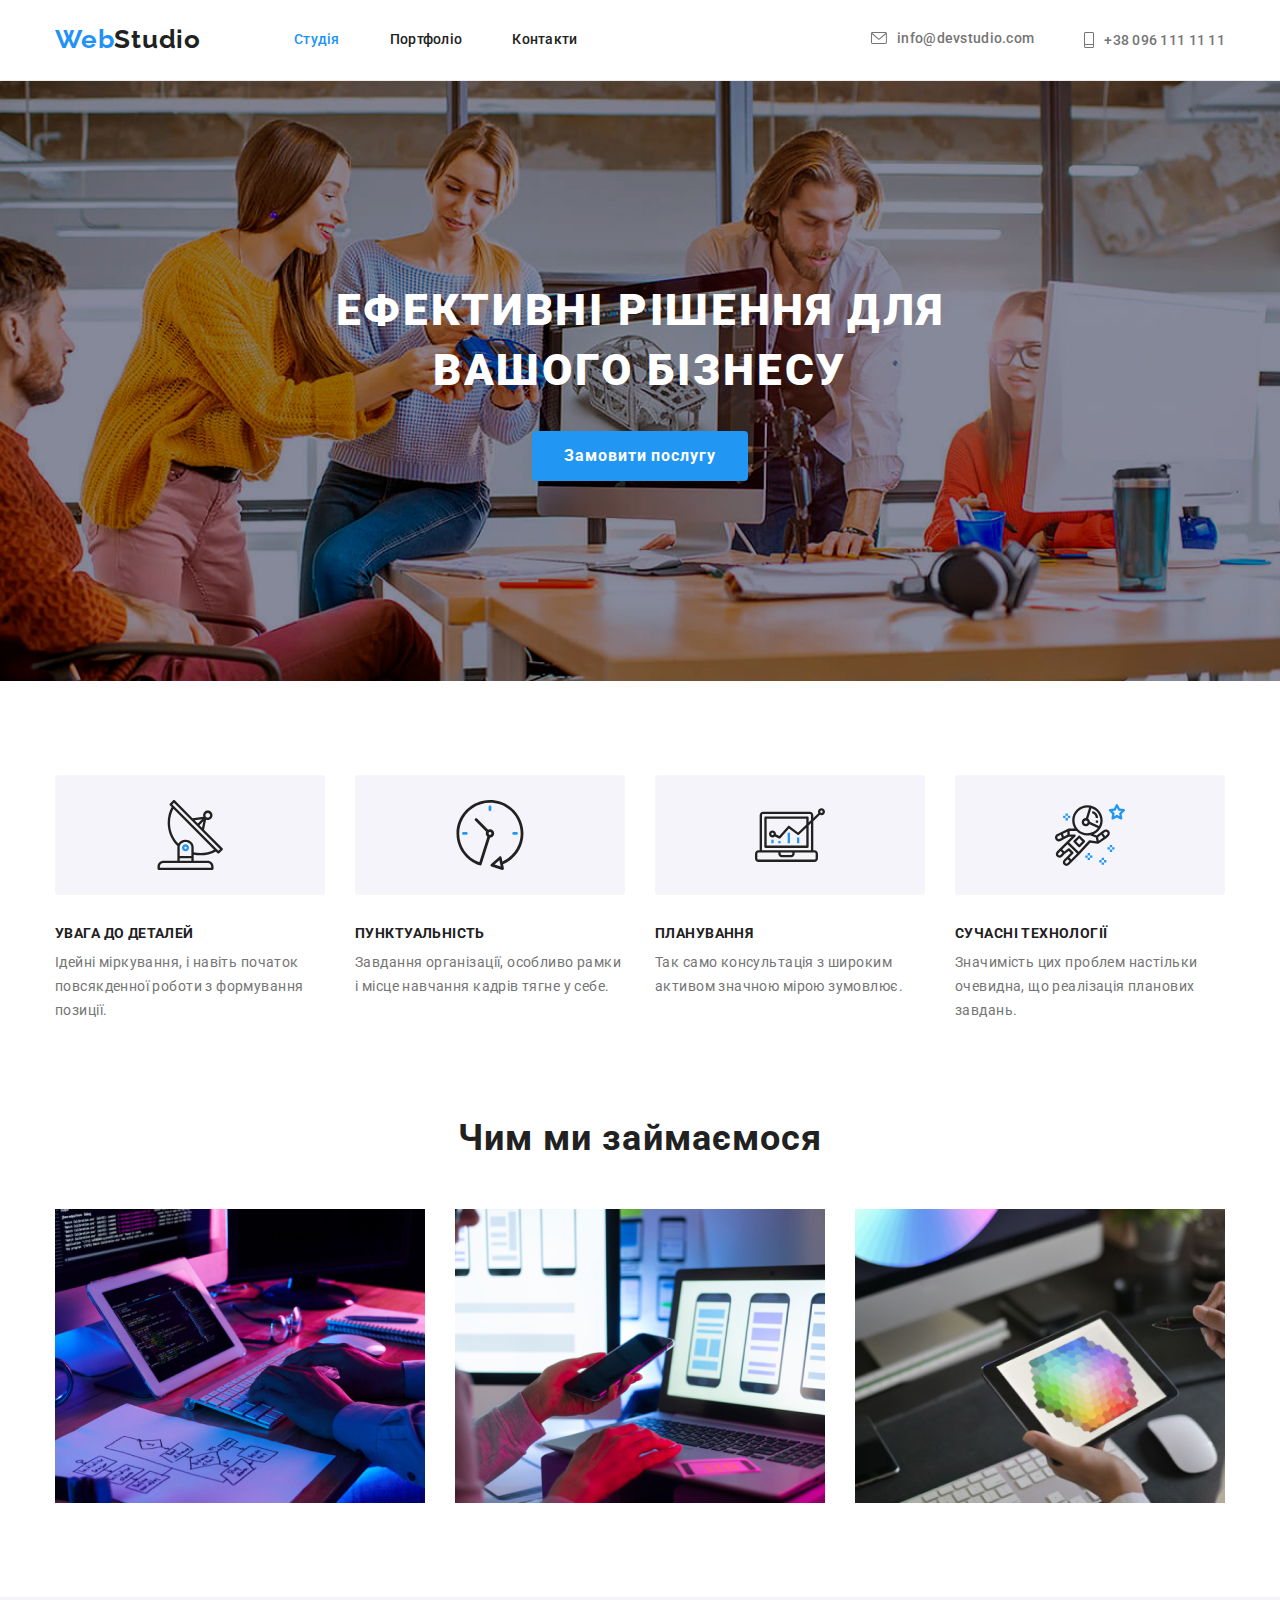
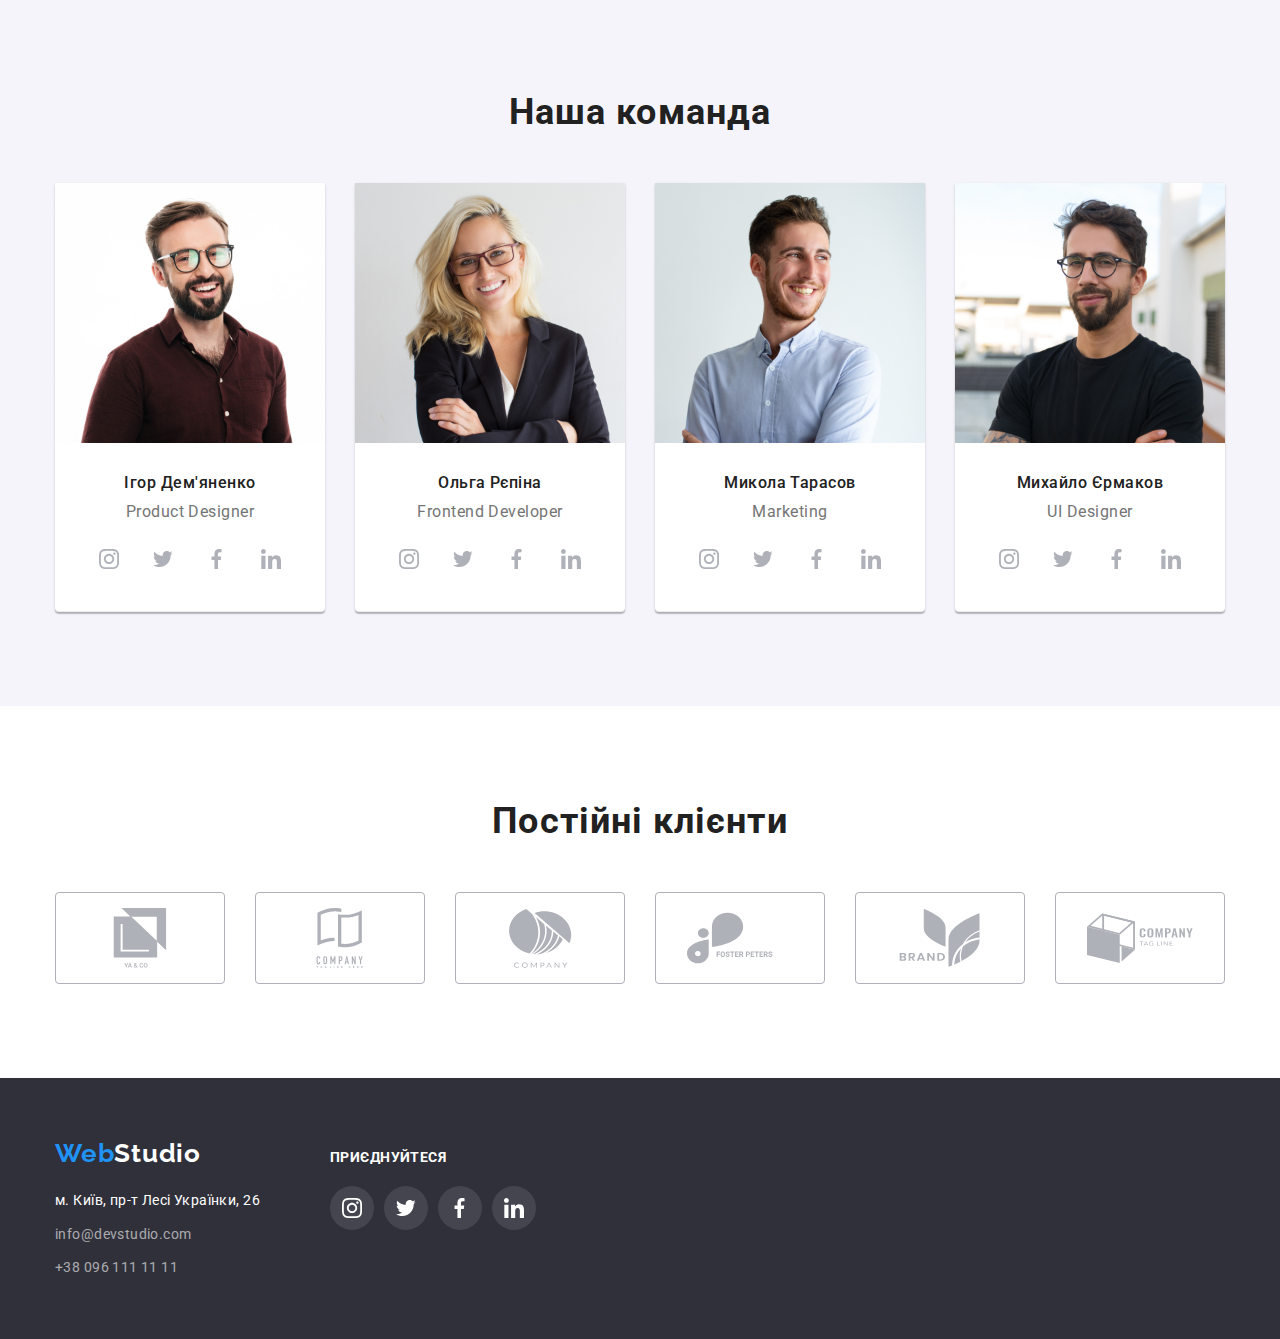
==== commit 26eb8c1e: "corrected the errors" ====
--- a/index.html
+++ b/index.html
@@ -120,14 +120,14 @@
               alt="усміхненний чоловік в сорчці коричневого кольору"
               width="270"
             />
-            <div>
+            <div class="team-wrapper">
             <h3 class="team-members">Ігор Дем'яненко</h3>
             <p lang="en" class="team-text">Product Designer</p>
-            <ul class="team-wrapper list">
-              <li><a href="#instagram"><svg class="team-icon" width="20" height="20"><use href="./images/icons.svg#icon-instagram"></use></svg></a></li>
-              <li><a href="#twetter"><svg class="team-icon" width="20" height="20"><use href="./images/icons.svg#icon-twetter"></use></svg></a></li>
-              <li><a href="#facebook"><svg class="team-icon" width="20" height="20"><use href="./images/icons.svg#icon-facebook"></use></svg></a></li>
-              <li><a href="#linkedin"><svg class="team-icon" width="20" height="20"><use href="./images/icons.svg#icon-linkedin"></use></svg></a></li>
+            <ul class="socials list">
+              <li><a href="#instagram" class="socials-link"><svg class="team-icon" width="20" height="20"><use href="./images/icons.svg#icon-instagram"></use></svg></a></li>
+              <li><a href="#twetter" class="socials-link"><svg class="team-icon" width="20" height="20"><use href="./images/icons.svg#icon-twetter"></use></svg></a></li>
+              <li><a href="#facebook" class="socials-link"><svg class="team-icon" width="20" height="20"><use href="./images/icons.svg#icon-facebook"></use></svg></a></li>
+              <li><a href="#linkedin" class="socials-link"><svg class="team-icon" width="20" height="20"><use href="./images/icons.svg#icon-linkedin"></use></svg></a></li>
             </ul> 
           </div>
           </li>
@@ -137,14 +137,14 @@
               alt="усміхненна блондинка у діловому костюмі"
               width="270"
             />
-            <div>
+            <div class="team-wrapper">
             <h3 class="team-members">Ольга Рєпіна</h3>
             <p lang="en" class="team-text">Frontend Developer</p>
-            <ul class="team-wrapper list">
-              <li><a href="#instagram"><svg class="team-icon" width="20" height="20"><use href="./images/icons.svg#icon-instagram"></use></svg></a></li>
-              <li><a href="#twetter"><svg class="team-icon" width="20" height="20"><use href="./images/icons.svg#icon-twetter"></use></svg></a></li>
-              <li><a href="#facebook"><svg class="team-icon" width="20" height="20"><use href="./images/icons.svg#icon-facebook"></use></svg></a></li>
-              <li><a href="#linkedin"><svg class="team-icon" width="20" height="20"><use href="./images/icons.svg#icon-linkedin"></use></svg></a></li>
+            <ul class="socials list">
+              <li><a href="#instagram" class="socials-link"><svg class="team-icon" width="20" height="20"><use href="./images/icons.svg#icon-instagram"></use></svg></a></li>
+              <li><a href="#twetter" class="socials-link"><svg class="team-icon" width="20" height="20"><use href="./images/icons.svg#icon-twetter"></use></svg></a></li>
+              <li><a href="#facebook" class="socials-link"><svg class="team-icon" width="20" height="20"><use href="./images/icons.svg#icon-facebook"></use></svg></a></li>
+              <li><a href="#linkedin" class="socials-link"><svg class="team-icon" width="20" height="20"><use href="./images/icons.svg#icon-linkedin"></use></svg></a></li>
             </ul> 
           </div>
           </li>
@@ -154,14 +154,14 @@
               alt="усміхненний молодий чоловік у світлій сорочці"
               width="270"
             />
-            <div>
+            <div class="team-wrapper">
             <h3 class="team-members">Микола Тарасов</h3>
             <p lang="en" class="team-text">Marketing</p>
-            <ul class="team-wrapper list">
-              <li><a href="#instagram"><svg class="team-icon" width="20" height="20"><use href="./images/icons.svg#icon-instagram"></use></svg></a></li>
-              <li><a href="#twetter"><svg class="team-icon" width="20" height="20"><use href="./images/icons.svg#icon-twetter"></use></svg></a></li>
-              <li><a href="#facebook"><svg class="team-icon" width="20" height="20"><use href="./images/icons.svg#icon-facebook"></use></svg></a></li>
-              <li><a href="#linkedin"><svg class="team-icon" width="20" height="20"><use href="./images/icons.svg#icon-linkedin"></use></svg></a></li>
+            <ul class="socials list">
+              <li><a href="#instagram" class="socials-link"><svg class="team-icon" width="20" height="20"><use href="./images/icons.svg#icon-instagram"></use></svg></a></li>
+              <li><a href="#twetter" class="socials-link"><svg class="team-icon" width="20" height="20"><use href="./images/icons.svg#icon-twetter"></use></svg></a></li>
+              <li><a href="#facebook" class="socials-link"><svg class="team-icon" width="20" height="20"><use href="./images/icons.svg#icon-facebook"></use></svg></a></li>
+              <li><a href="#linkedin" class="socials-link"><svg class="team-icon" width="20" height="20"><use href="./images/icons.svg#icon-linkedin"></use></svg></a></li>
             </ul> 
           </div>
           </li>
@@ -171,14 +171,14 @@
               alt="молодий чоловік у футболці чорного кольору підморкує"
               width="270"
             />
-            <div>
+            <div class="team-wrapper">
             <h3 class="team-members">Михайло Єрмаков</h3>
             <p lang="en" class="team-text">UI Designer</p>
-            <ul class="team-wrapper list">
-              <li><a href="#instagram"><svg class="team-icon" width="20" height="20"><use href="./images/icons.svg#icon-instagram"></use></svg></a></li>
-              <li><a href="#twetter"><svg class="team-icon" width="20" height="20"><use href="./images/icons.svg#icon-twetter"></use></svg></a></li>
-              <li><a href="#facebook"><svg class="team-icon" width="20" height="20"><use href="./images/icons.svg#icon-facebook"></use></svg></a></li>
-              <li><a href="#linkedin"><svg class="team-icon" width="20" height="20"><use href="./images/icons.svg#icon-linkedin"></use></svg></a></li>
+            <ul class="socials list">
+              <li><a href="#instagram" class="socials-link"><svg class="team-icon" width="20" height="20"><use href="./images/icons.svg#icon-instagram"></use></svg></a></li>
+              <li><a href="#twetter" class="socials-link"><svg class="team-icon" width="20" height="20"><use href="./images/icons.svg#icon-twetter"></use></svg></a></li>
+              <li><a href="#facebook" class="socials-link"><svg class="team-icon" width="20" height="20"><use href="./images/icons.svg#icon-facebook"></use></svg></a></li>
+              <li><a href="#linkedin" class="socials-link"><svg class="team-icon" width="20" height="20"><use href="./images/icons.svg#icon-linkedin"></use></svg></a></li>
             </ul> 
           </div>
           </li>
@@ -189,12 +189,12 @@
         <div class="container">
         <h2 class="customers-title">Постійні клієнти</h2>
         <ul class="customers-list list">
-        <li><a href="#"><svg class="customers-icon" width="106" height="60"><use href="./images/icons.svg#icon-ya-co"></use></svg></a></li>
-        <li><a href="#"><svg class="customers-icon" width="106" height="60"><use href="./images/icons.svg#icon-company-tagline"></use></svg></a></li>
-        <li><a href="#"><svg class="customers-icon" width="106" height="60"><use href="./images/icons.svg#icon-company"></use></svg></a></li>
-        <li><a href="#"><svg class="customers-icon" width="106" height="60"><use href="./images/icons.svg#icon-foster-peters"></use></svg></a></li>
-        <li><a href="#"><svg class="customers-icon" width="106" height="60"><use href="./images/icons.svg#icon-brand"></use></svg></a></li>
-        <li><a href="#"><svg class="customers-icon" width="106" height="60"><use href="./images/icons.svg#icon-tag-line"></use></svg></a></li>
+        <li><a href="#" class="customers-link"><svg class="customers-icon" width="106" height="60"><use href="./images/icons.svg#icon-ya-co"></use></svg></a></li>
+        <li><a href="#" class="customers-link"><svg class="customers-icon" width="106" height="60"><use href="./images/icons.svg#icon-company-tagline"></use></svg></a></li>
+        <li><a href="#" class="customers-link"><svg class="customers-icon" width="106" height="60"><use href="./images/icons.svg#icon-company"></use></svg></a></li>
+        <li><a href="#" class="customers-link"><svg class="customers-icon" width="106" height="60"><use href="./images/icons.svg#icon-foster-peters"></use></svg></a></li>
+        <li><a href="#" class="customers-link"><svg class="customers-icon" width="106" height="60"><use href="./images/icons.svg#icon-brand"></use></svg></a></li>
+        <li><a href="#" class="customers-link"><svg class="customers-icon" width="106" height="60"><use href="./images/icons.svg#icon-tag-line"></use></svg></a></li>
       </ul>
       </div>
       </section>
@@ -216,10 +216,10 @@
         <div class="footer-link">
         <h2 class="footer-title">Приєднуйтеся</h2>
         <ul class="footer-icon-list list">
-          <li><a href="#instagram"><svg class="footer-icon" width="20" height="20"><use href="./images/icons.svg#icon-instagram"></use></svg></a></li>
-          <li><a href="#twetter"><svg class="footer-icon" width="20" height="20"><use href="./images/icons.svg#icon-twetter"></use></svg></a></li>
-          <li><a href="#facebook"><svg class="footer-icon" width="20" height="20"><use href="./images/icons.svg#icon-facebook"></use></svg></a></li>
-          <li><a href="#linkedin"><svg class="footer-icon" width="20" height="20"><use href="./images/icons.svg#icon-linkedin"></use></svg></a></li>
+          <li><a href="#instagram" class="footer-socials"><svg class="footer-icon" width="20" height="20"><use href="./images/icons.svg#icon-instagram"></use></svg></a></li>
+          <li><a href="#twetter" class="footer-socials"><svg class="footer-icon" width="20" height="20"><use href="./images/icons.svg#icon-twetter"></use></svg></a></li>
+          <li><a href="#facebook" class="footer-socials"><svg class="footer-icon" width="20" height="20"><use href="./images/icons.svg#icon-facebook"></use></svg></a></li>
+          <li><a href="#linkedin" class="footer-socials"><svg class="footer-icon" width="20" height="20"><use href="./images/icons.svg#icon-linkedin"></use></svg></a></li>
         </ul>
       </div>
     </div>
--- a/css/styles.css
+++ b/css/styles.css
@@ -116,97 +116,16 @@
     align-items: center;
     justify-content: center;
 }
-.team-icon {
-    display: flex;
-    margin-top: 16px;
-    margin-left: 32px;
-    fill: #afb1b8;
-    width: 20px;
-    height: 20px;
-    
-}
-.team-icon:hover {
-        fill: #fff; 
-        background-color: #2196F3;
-        border-radius: ;
-        border-style: hidden;
-}
-.team-wrapper {
-    display: flex;
-    width: 44px;
-    height: 44px;
-    margin-bottom: 30px;
-    align-items: center;
-    
-}
-
-.customers {
-    
-}
-.customers-title {
-    text-align: center;
-    font-size: 36px;
-    letter-spacing: 0.03em;
-    line-height: 1.17;
-    margin-bottom: 50px;
-}
-.customers-icon {
-    width: 170px;
-    height: 92px;
-    fill: #afb1b8;
-    border: 1px solid #afb1b8;
-    border-radius: 4px;
-    display: flex;
-    align-items: center;
-    justify-content: center;
-}
-.customers-icon:hover {
-    fill: var(--color-button);
-}
-.customers-list {
-    display: flex;
-    gap: 30px;
-}
-.footer-link {
-margin-left: 70px;
-}
-.footer-text {
-    color: #FFFFFF;
-    text-align: center;
-    font-family: 'Roboto';
-    font-weight: 700;
-    font-size: 14px;
-    letter-spacing: 0.03em;
-    line-height: 1.12;
-    text-transform: uppercase;
-}
-.footer-icon-list {
-    display: flex;
-    gap: 10px;
-}
-.footer-icon {
-    fill: #FFFFFF;
-}
-.footer-icon:hover {
-    fill: var(--color-button);
-}
-.footer-container {
-    display: flex;
-}
-.footer-title {
-    color: #FFFFFF;
-    font-size: 14px;
-    letter-spacing: 0.03em;
-    line-height: 1.12;
-    text-transform: uppercase;
-    margin-bottom: 20px;
-}
 .baner-header {
+    margin: 0 auto;
     background-color: #2f303a;
     color: var(--color-background);
     padding: 200px 0;
     background-image: url(../images/background.jpg);
     background-size: 1600px;
+    max-width: 1600px;
+    background-repeat: no-repeat;
+    background-position: center;
 }
 
 .baner-text {
@@ -321,7 +240,6 @@
     display: block;
 }
 .team-members {
-    margin-top: 30px;
     margin-bottom: 10px;
     font-weight: 500;
     font-size: 16px;
@@ -330,14 +248,74 @@
     letter-spacing: 0.03em;
 }
 .team-text { 
+    margin-bottom: 16px;
     font-size: 16px;
     line-height: 1.19;
     color: #757575;
     text-align: center;
     letter-spacing: 0.03em;
 }
+.socials-link {
+    fill: #afb1b8;
+}
+.socials-link:hover,
+.socials-link:focus {
+        fill: #fff; 
+}
+.socials-link:hover {
+    background-color: var(--color-primary);
+}
+.socials {
+    display: flex;
+    align-items: center;
+    justify-content: center;
+    gap: 10px;
+}
 .team-wrapper {
     padding: 30px 0;
+}
+.socials-link {
+    display: flex;
+    align-items: center;
+    justify-content: center;
+    width: 44px;
+    height: 44px;
+    border-radius: 50%;
+}
+.customers {
+    
+}
+.customers-title {
+    text-align: center;
+    font-size: 36px;
+    letter-spacing: 0.03em;
+    line-height: 1.17;
+    margin-bottom: 50px;
+}
+.customers-link {
+    width: 170px;
+    height: 92px;
+    border: 1px solid #afb1b8;
+    border-radius: 4px;
+    display: flex;
+    align-items: center;
+    justify-content: center;
+}
+.customers-link {
+    fill: #afb1b8;
+    
+}
+.customers-link:hover,
+.customers-link:focus {
+    fill: var(--color-button);
+}
+.customers-link:hover,
+.customers-link:focus {
+   border-color: var(--color-button);
+}
+.customers-list {
+    display: flex;
+    gap: 30px;
 }
 .footer {
     background-color: #2f303a;
@@ -368,6 +346,51 @@
 .contacts-link:focus {
     color:var(--color-primary);
 }
+.footer-link {
+    margin-left: 70px;
+    }
+    .footer-text {
+        color: #FFFFFF;
+        text-align: center;
+        font-family: 'Roboto';
+        font-weight: 700;
+        font-size: 14px;
+        letter-spacing: 0.03em;
+        line-height: 1.12;
+        text-transform: uppercase;
+    }
+    .footer-icon-list {
+        display: flex;
+        gap: 10px;
+    }
+    .footer-icon {
+        fill: #FFFFFF;
+    }
+    .footer-socials:hover,
+    .footer-socials:focus {
+        background-color: var(--color-button);
+    }
+    .footer-container {
+        display: flex;
+        align-items: baseline;
+    }
+    .footer-title {
+        color: #FFFFFF;
+        font-size: 14px;
+        letter-spacing: 0.03em;
+        line-height: 1.12;
+        text-transform: uppercase;
+        margin-bottom: 20px;
+    }
+    .footer-socials {
+        width: 44px;
+        height: 44px;
+        display: flex;
+        align-items: center;
+        justify-content: center;
+        background-color: rgba(255, 255, 255, 0.1);
+        border-radius: 50%;
+    }
 .filters-list {
     display: flex; 
     justify-content: center;
@@ -439,10 +462,8 @@
     letter-spacing: 0.03em;
 }
 
-.project-card:hover,
-.project-card:focus {
-box-shadow: 0px 4px 6px rgba(0, 0, 0, 0.16),
+.project-item:hover {
+box-shadow: 0px 1px 1px rgba(0, 0, 0, 0.12),
 0px 4px 4px rgba(0, 0, 0, 0.06),
-0px 1px 1px rgba(0, 0, 0, 0.12);
-background: var(--color-background);
-}
+1px 4px 6px rgba(0, 0, 0, 0.16);
+}
